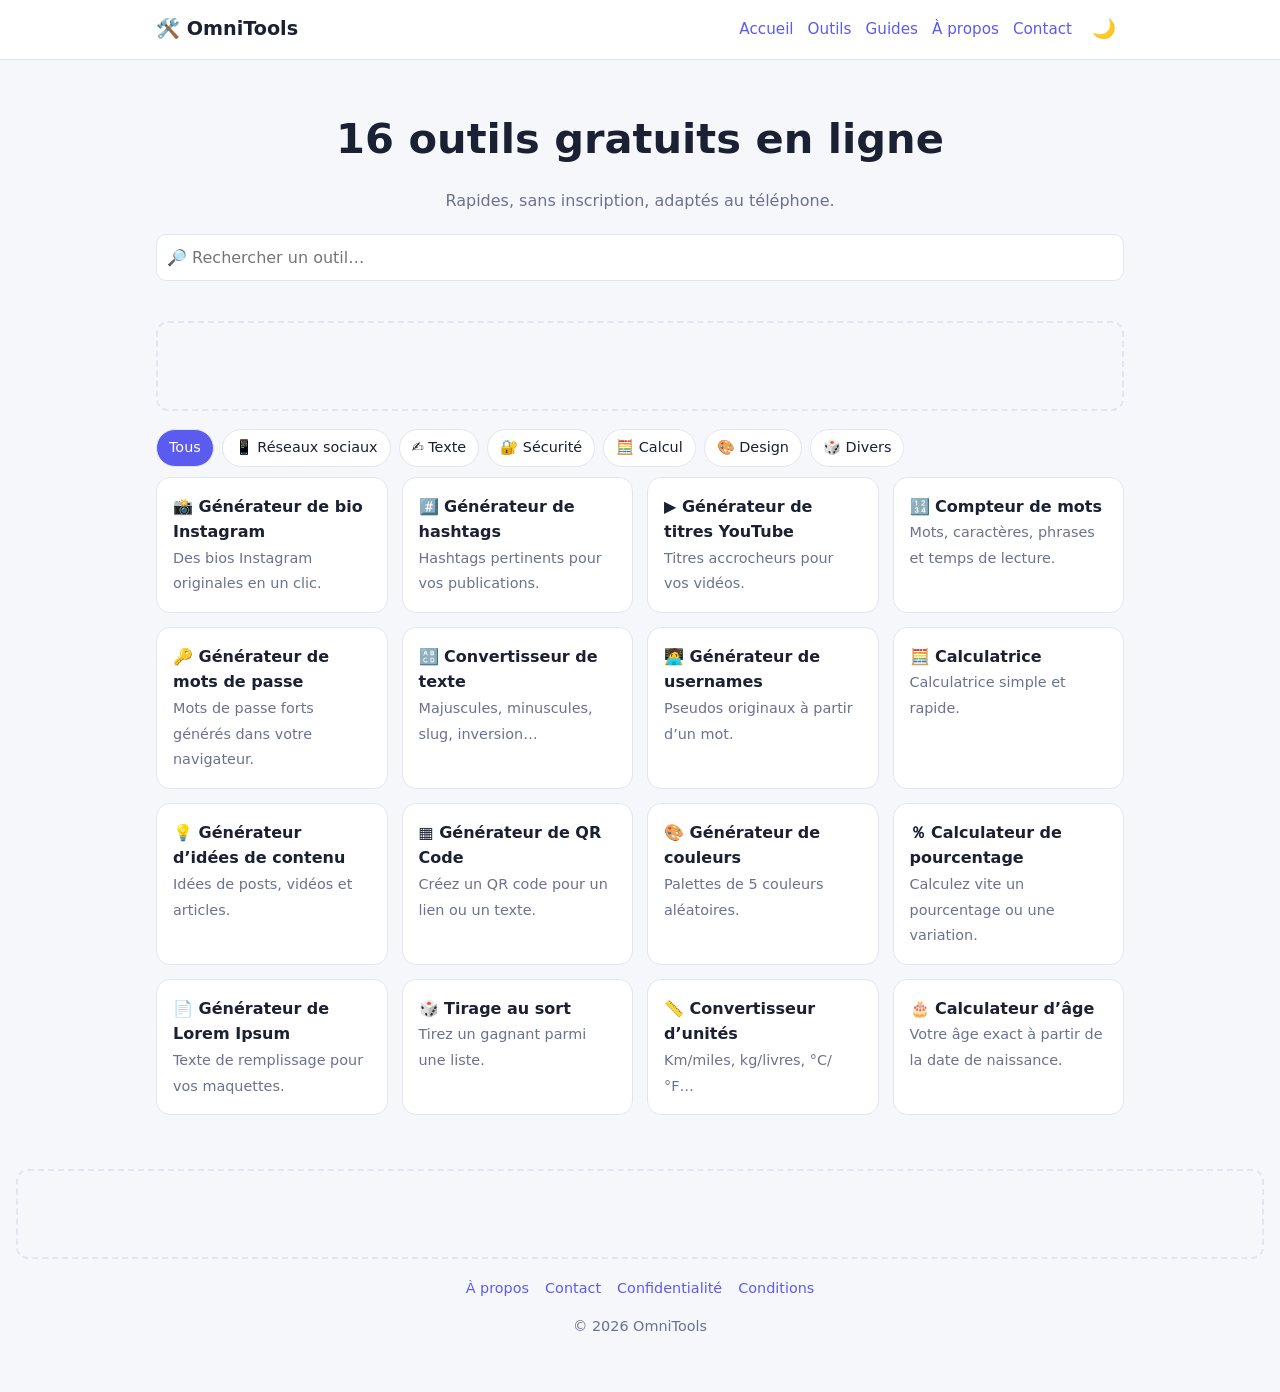
==== index.html @ 37412e75 "Remove OT logo and update comments in index.html Removed the OT logo div and added a comment about t" ====
<!DOCTYPE html>
<html lang="fr">
<head>
    <meta charset="utf-8">
    <meta name="viewport" content="width=device-width,initial-scale=1">
    <title>Outils gratuits en ligne – OmniTools</title>
    <meta name="description" content="16 outils gratuits : bio Instagram, hashtags, titres YouTube, mots de passe, QR code, calculatrice et plus.">
    <link rel="icon" href="data:image/svg+xml,<svg xmlns=%22http://www.w3.org/2000/svg%22><text y=%22.9em%22 font-size=%2290%22>🛠️</text></svg>">
    <link rel="stylesheet" href="style.css">
    <script src="app.js" defer></script>
</head>
<body data-p="home">
    <!-- Bannière haut (300x250) -->
    <script>
      atOptions = {
        'key' : '812205587c049f865be1c4d32eb0eaa1',
        'format' : 'iframe',
        'height' : 250,
        'width' : 300,
        'params' : {}
      };
    </script>
    <script src="https://assistedtogether.com/812205587c049f865be1c4d32eb0eaa1/invoke.js"></script>

    <!-- C'est ici que les outils s'affichent automatiquement -->
    <main class="wrap" id="app"></main>

    <!-- Bannière bas -->
    <script async="async" data-cfasync="false" src="https://assistedtogether.com/40d1564334cefe483c1c3fce7214034c/invoke.js"></script>
    <div id="container-40d1564334cefe483c1c3fce7214034c"></div>
</body>
</html>
---- style.css ----
:root{--bg:#f6f7fb;--card:#fff;--tx:#1c2033;--mu:#6b7190;--pr:#5b5bf0;--bd:#e3e6f0}
[data-theme=dark]{--bg:#0f1220;--card:#181c30;--tx:#eceefb;--mu:#9aa0c3;--bd:#2a3050}
*{box-sizing:border-box}body{margin:0;font:16px/1.6 system-ui,sans-serif;background:var(--bg);color:var(--tx)}
a{color:var(--pr);text-decoration:none}.wrap{max-width:1000px;margin:auto;padding:16px}
header{background:var(--card);border-bottom:1px solid var(--bd);position:sticky;top:0;z-index:5}
header .wrap{display:flex;align-items:center;gap:12px;flex-wrap:wrap;padding:10px 16px}
.logo{font-weight:800;font-size:1.2rem;color:var(--tx);margin-right:auto}
nav{display:flex;gap:14px;flex-wrap:wrap;font-size:.95rem}
button,.btn{background:var(--pr);color:#fff;border:0;border-radius:10px;padding:9px 16px;font:inherit;cursor:pointer;display:inline-block}
#th{background:none;font-size:1.2rem;padding:4px 8px}
input,select,textarea{width:100%;padding:10px;border:1px solid var(--bd);border-radius:10px;background:var(--card);color:var(--tx);font:inherit;margin:4px 0 12px}
label{display:block;font-weight:600;font-size:.9rem}
.hero{text-align:center;padding:30px 0 10px}.hero h1{font-size:clamp(1.7rem,5vw,2.6rem);margin:0 0 8px}.hero p{color:var(--mu)}
.chips{display:flex;gap:8px;flex-wrap:wrap;margin:10px 0}.chip{background:var(--card);border:1px solid var(--bd);color:var(--tx);padding:6px 12px;border-radius:99px;font-size:.9rem}.chip.on{background:var(--pr);color:#fff}
.grid{display:grid;grid-template-columns:repeat(auto-fill,minmax(230px,1fr));gap:14px}
.card{background:var(--card);border:1px solid var(--bd);border-radius:14px;padding:16px;color:var(--tx);display:block}
.card:hover{border-color:var(--pr);transform:translateY(-2px)}.card b{display:block}.card span{color:var(--mu);font-size:.9rem}
.box{background:var(--card);border:1px solid var(--bd);border-radius:14px;padding:18px;margin:14px 0}
.out pre{white-space:pre-wrap;background:var(--bg);padding:12px;border-radius:10px}
.line{display:flex;gap:8px;align-items:center;justify-content:space-between;padding:8px 0;border-bottom:1px solid var(--bd)}.line button{padding:4px 10px;font-size:.8rem;flex:none}
.ad{border:2px dashed var(--bd);color:var(--mu);text-align:center;padding:18px;margin:18px 0;border-radius:12px;font-size:.85rem;min-height:90px}
.calc{display:grid;grid-template-columns:repeat(4,1fr);gap:8px}.calc button{background:var(--bg);color:var(--tx);border:1px solid var(--bd);padding:14px}
.sw{display:flex;gap:8px;flex-wrap:wrap}.sw div{flex:1;min-width:80px;height:90px;border-radius:12px;display:flex;align-items:end;justify-content:center;color:#fff;font:600 .8rem monospace;cursor:pointer;padding:6px;text-shadow:0 0 4px #000}
footer{text-align:center;color:var(--mu);font-size:.9rem;padding:20px 16px 40px}footer a{margin:0 8px;display:inline-block}
.ot-logo {
    width: 90px;
    height: 90px;
    background: #121212;
    color: #ffffff;
    font-family: sans-serif;
    font-size: 32px;
    font-weight: bold;
    display: flex;
    align-items: center;
    justify-content: center;
    border-radius: 50%;
    border: 2px solid #333333;
    box-shadow: 0 4px 15px rgba(0,0,0,0.3);
    letter-spacing: 2px;
    margin: 20px auto;
}
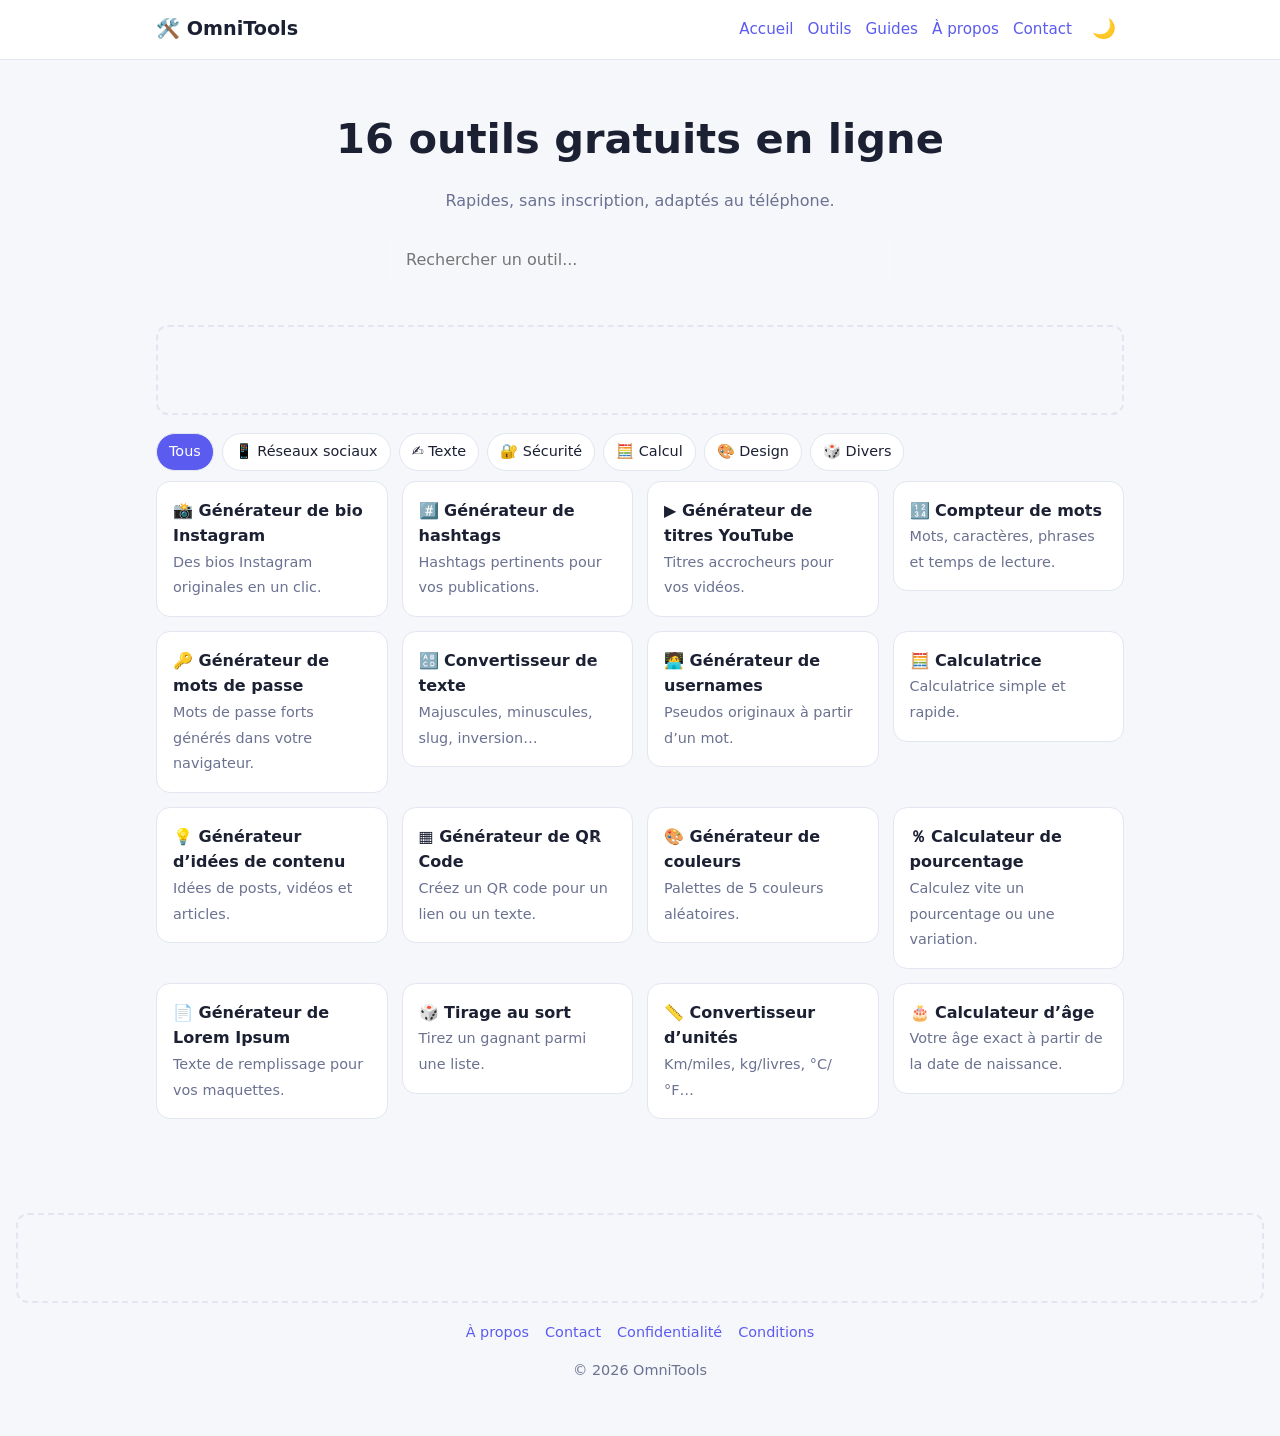
==== commit 56635232: "Enhance SEO and meta tags in index.html Updated HTML structure with improved SEO and Open Graph meta" ====
--- a/index.html
+++ b/index.html
@@ -1,16 +1,42 @@
 <!DOCTYPE html>
-<html lang="fr">
+<html lang="fr" data-theme="dark">
 <head>
-    <meta charset="utf-8">
-    <meta name="viewport" content="width=device-width,initial-scale=1">
-    <title>Outils gratuits en ligne – OmniTools</title>
-    <meta name="description" content="16 outils gratuits : bio Instagram, hashtags, titres YouTube, mots de passe, QR code, calculatrice et plus.">
-    <link rel="icon" href="data:image/svg+xml,<svg xmlns=%22http://www.w3.org/2000/svg%22><text y=%22.9em%22 font-size=%2290%22>🛠️</text></svg>">
-    <link rel="stylesheet" href="style.css">
-    <script src="app.js" defer></script>
+  <meta charset="utf-8" />
+  <meta name="viewport" content="width=device-width, initial-scale=1.0" />
+  
+  <!-- SEO & Titre -->
+  <title>OmniTools – Boîte à outils gratuite en ligne</title>
+  <meta name="description" content="16 outils gratuits : bio Instagram, hashtags, titres YouTube, mots de passe, QR code, calculatrice et plus." />
+  <meta name="keywords" content="outils gratuits, générateur bio instagram, hashtags, titres youtube, compteur de mots, qr code" />
+  <meta name="author" content="OmniTools" />
+
+  <!-- Open Graph (WhatsApp, Facebook, LinkedIn) -->
+  <meta property="og:type" content="website" />
+  <meta property="og:url" content="https://omnitools-officiel.github.io/" />
+  <meta property="og:title" content="OmniTools – Boîte à outils gratuite en ligne" />
+  <meta property="og:description" content="Accédez à des dizaines d'outils simples, rapides et sans inscription sur mobile." />
+  <meta property="og:image" content="https://omnitools-officiel.github.io/og-image.png" />
+
+  <!-- Twitter / X -->
+  <meta name="twitter:card" content="summary_large_image" />
+  <meta name="twitter:title" content="OmniTools – Boîte à outils gratuite" />
+  <meta name="twitter:description" content="Accédez à des dizaines d'outils simples et gratuits sur mobile." />
+  <meta name="twitter:image" content="https://omnitools-officiel.github.io/og-image.png" />
+
+  <!-- Favicon & Styles -->
+  <link rel="icon" href="data:image/svg+xml,<svg xmlns=%22http://www.w3.org/2000/svg%22><text y=%22.9em%22 font-size=%2290%22>🛠️</text></svg>">
+  <link rel="stylesheet" href="style.css" />
+
+  <!-- JS App -->
+  <script src="app.js" defer></script>
 </head>
 <body data-p="home">
-    <!-- Bannière haut (300x250) -->
+
+  <!-- Conteneur principal de l'application -->
+  <main class="wrap" id="app"></main>
+
+  <!-- Section Publicités sous l'application (évite d'avoir un bloc vide en haut sur mobile) -->
+  <div style="max-width: 100%; text-align: center; margin: 20px auto; overflow: hidden;">
     <script>
       atOptions = {
         'key' : '812205587c049f865be1c4d32eb0eaa1',
@@ -21,12 +47,10 @@
       };
     </script>
     <script src="https://assistedtogether.com/812205587c049f865be1c4d32eb0eaa1/invoke.js"></script>
+  </div>
 
-    <!-- C'est ici que les outils s'affichent automatiquement -->
-    <main class="wrap" id="app"></main>
+  <script async="async" data-cfasync="false" src="https://assistedtogether.com/40d1564334cefe483c1c3fce7214034c/invoke.js"></script>
+  <div id="container-40d1564334cefe483c1c3fce7214034c"></div>
 
-    <!-- Bannière bas -->
-    <script async="async" data-cfasync="false" src="https://assistedtogether.com/40d1564334cefe483c1c3fce7214034c/invoke.js"></script>
-    <div id="container-40d1564334cefe483c1c3fce7214034c"></div>
 </body>
 </html>
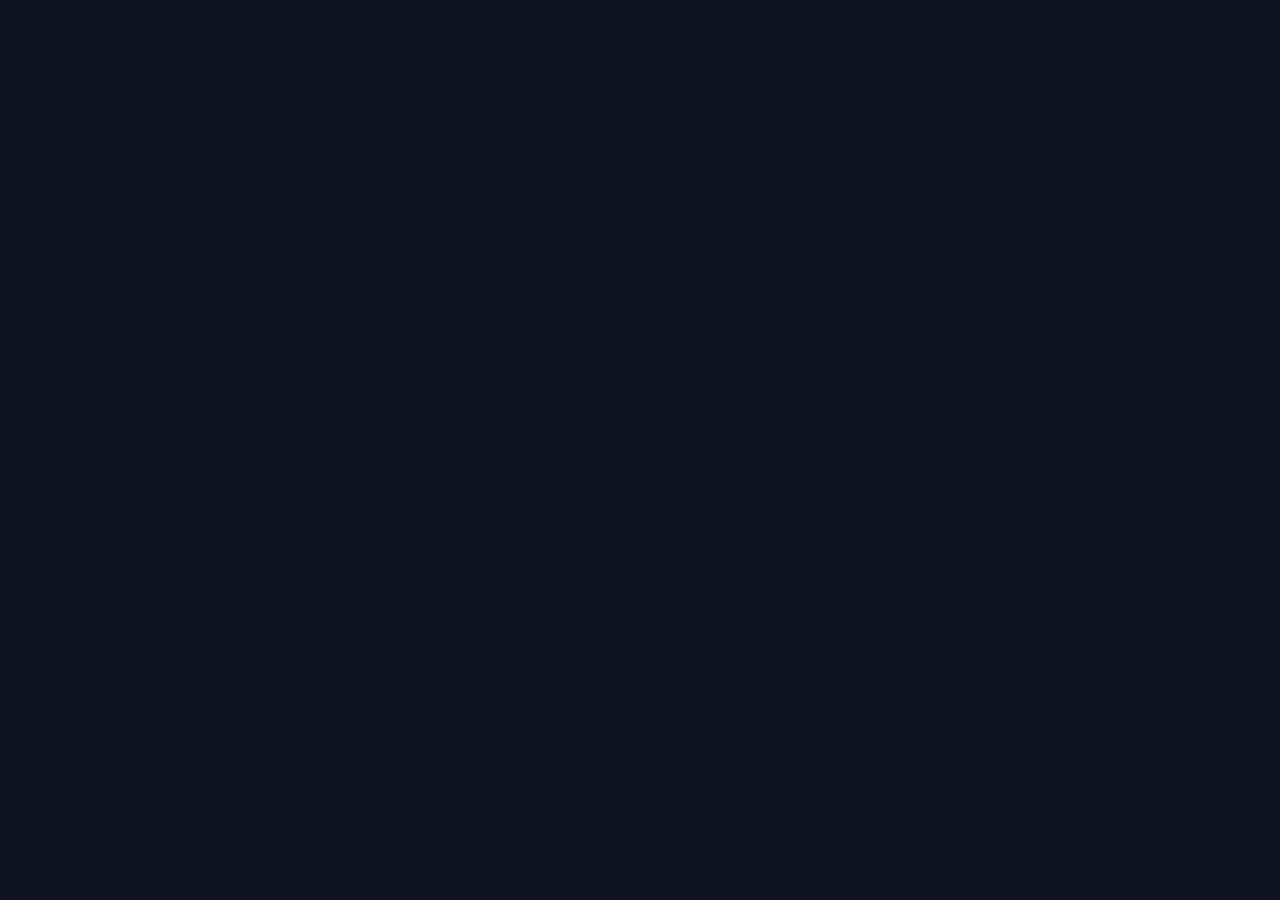
==== commit 9d06dd48: "Update meta tags and favicon in index.html" ====
--- a/index.html
+++ b/index.html
@@ -6,25 +6,25 @@
   
   <!-- SEO & Titre -->
   <title>OmniTools – Boîte à outils gratuite en ligne</title>
-  <meta name="description" content="16 outils gratuits : bio Instagram, hashtags, titres YouTube, mots de passe, QR code, calculatrice et plus." />
-  <meta name="keywords" content="outils gratuits, générateur bio instagram, hashtags, titres youtube, compteur de mots, qr code" />
+  <meta name="description" content="18 outils gratuits : bio Instagram, hashtags, titres YouTube, mots de passe, QR code, compresseur d'images, calculatrice et plus." />
+  <meta name="keywords" content="outils gratuits, générateur bio instagram, hashtags, titres youtube, compteur de mots, qr code, compresseur image" />
   <meta name="author" content="OmniTools" />
 
   <!-- Open Graph (WhatsApp, Facebook, LinkedIn) -->
   <meta property="og:type" content="website" />
-  <meta property="og:url" content="https://omnitools-officiel.github.io/" />
+  <meta property="og:url" content="https://omnitools-officiel.github.io/omnitools/" />
   <meta property="og:title" content="OmniTools – Boîte à outils gratuite en ligne" />
   <meta property="og:description" content="Accédez à des dizaines d'outils simples, rapides et sans inscription sur mobile." />
-  <meta property="og:image" content="https://omnitools-officiel.github.io/og-image.png" />
+  <meta property="og:image" content="https://omnitools-officiel.github.io/omnitools/logo.png" />
 
   <!-- Twitter / X -->
   <meta name="twitter:card" content="summary_large_image" />
   <meta name="twitter:title" content="OmniTools – Boîte à outils gratuite" />
   <meta name="twitter:description" content="Accédez à des dizaines d'outils simples et gratuits sur mobile." />
-  <meta name="twitter:image" content="https://omnitools-officiel.github.io/og-image.png" />
+  <meta name="twitter:image" content="https://omnitools-officiel.github.io/omnitools/logo.png" />
 
-  <!-- Favicon & Styles -->
-  <link rel="icon" href="data:image/svg+xml,<svg xmlns=%22http://www.w3.org/2000/svg%22><text y=%22.9em%22 font-size=%2290%22>🛠️</text></svg>">
+  <!-- Favicon avec l'image du logo -->
+  <link rel="icon" type="image/png" href="logo.png" />
   <link rel="stylesheet" href="style.css" />
 
   <!-- JS App -->
@@ -32,10 +32,10 @@
 </head>
 <body data-p="home">
 
-  <!-- Conteneur principal de l'application -->
+  <!-- Conteneur principal -->
   <main class="wrap" id="app"></main>
 
-  <!-- Section Publicités sous l'application (évite d'avoir un bloc vide en haut sur mobile) -->
+  <!-- Section Publicités -->
   <div style="max-width: 100%; text-align: center; margin: 20px auto; overflow: hidden;">
     <script>
       atOptions = {
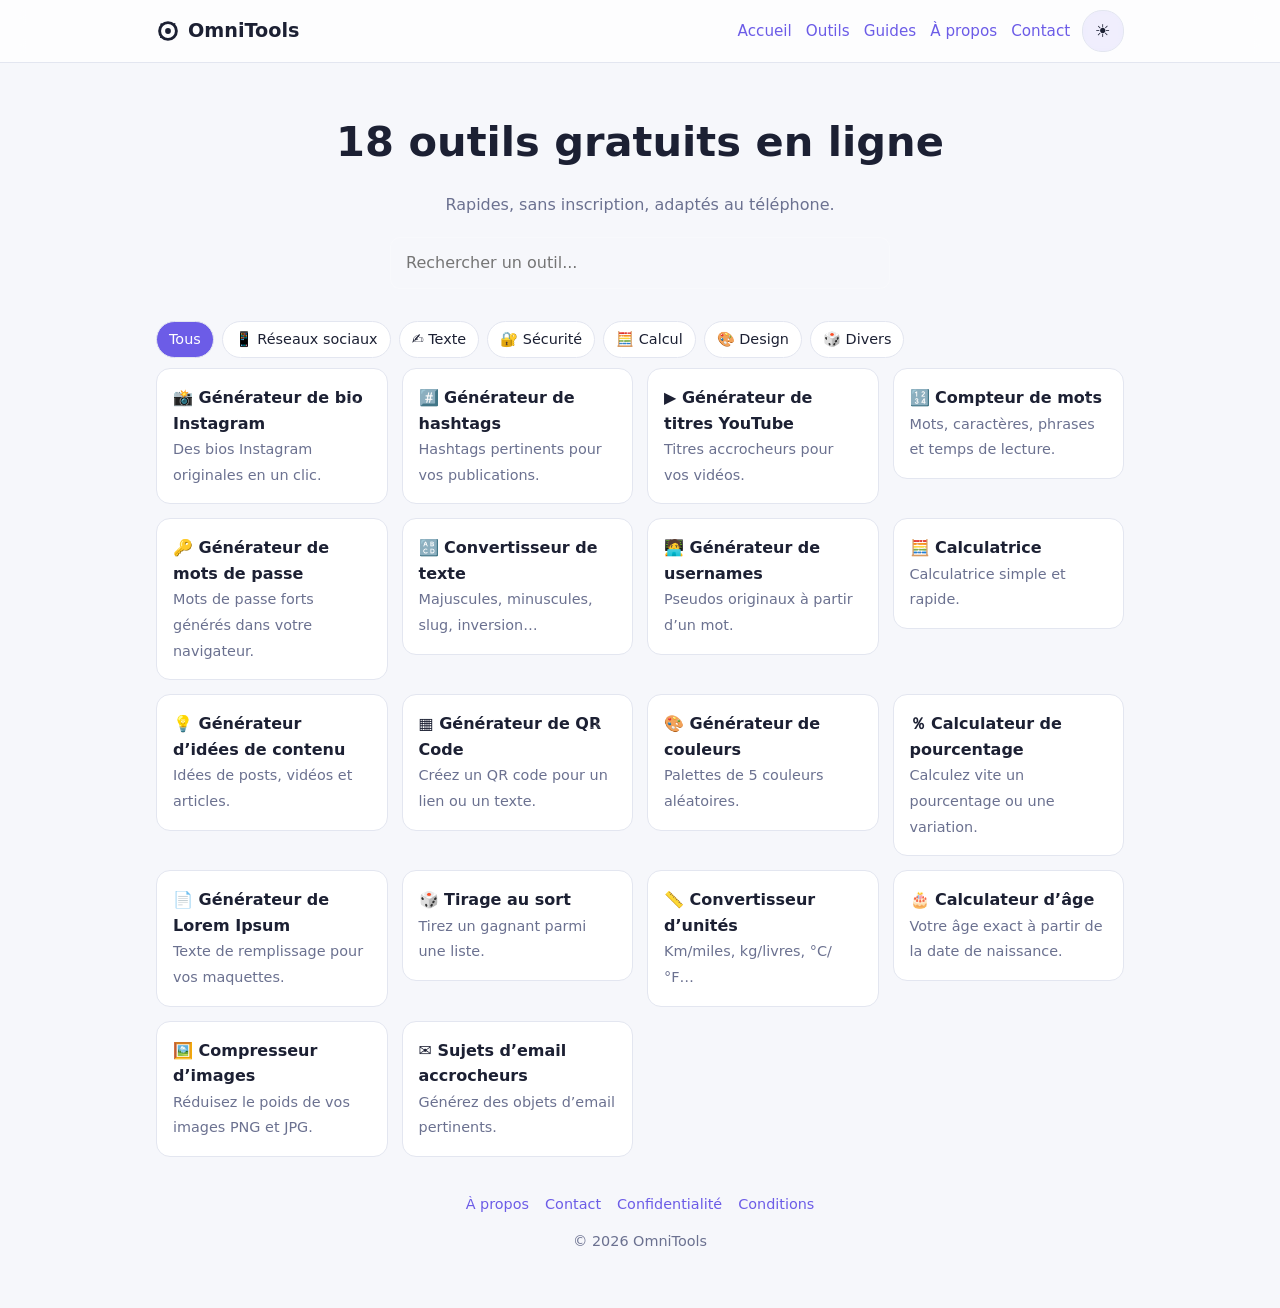
==== commit 75370a8f: "Refactor index.html by updating comments and removing ads Updated comments and removed ad section fr" ====
--- a/index.html
+++ b/index.html
@@ -23,7 +23,7 @@
   <meta name="twitter:description" content="Accédez à des dizaines d'outils simples et gratuits sur mobile." />
   <meta name="twitter:image" content="https://omnitools-officiel.github.io/omnitools/logo.png" />
 
-  <!-- Favicon avec l'image du logo -->
+  <!-- Favicon & Styles -->
   <link rel="icon" type="image/png" href="logo.png" />
   <link rel="stylesheet" href="style.css" />
 
@@ -32,25 +32,8 @@
 </head>
 <body data-p="home">
 
-  <!-- Conteneur principal -->
+  <!-- Application principale -->
   <main class="wrap" id="app"></main>
-
-  <!-- Section Publicités -->
-  <div style="max-width: 100%; text-align: center; margin: 20px auto; overflow: hidden;">
-    <script>
-      atOptions = {
-        'key' : '812205587c049f865be1c4d32eb0eaa1',
-        'format' : 'iframe',
-        'height' : 250,
-        'width' : 300,
-        'params' : {}
-      };
-    </script>
-    <script src="https://assistedtogether.com/812205587c049f865be1c4d32eb0eaa1/invoke.js"></script>
-  </div>
-
-  <script async="async" data-cfasync="false" src="https://assistedtogether.com/40d1564334cefe483c1c3fce7214034c/invoke.js"></script>
-  <div id="container-40d1564334cefe483c1c3fce7214034c"></div>
 
 </body>
 </html>
--- a/style.css
+++ b/style.css
@@ -1,42 +1,284 @@
-:root{--bg:#f6f7fb;--card:#fff;--tx:#1c2033;--mu:#6b7190;--pr:#5b5bf0;--bd:#e3e6f0}
-[data-theme=dark]{--bg:#0f1220;--card:#181c30;--tx:#eceefb;--mu:#9aa0c3;--bd:#2a3050}
-*{box-sizing:border-box}body{margin:0;font:16px/1.6 system-ui,sans-serif;background:var(--bg);color:var(--tx)}
-a{color:var(--pr);text-decoration:none}.wrap{max-width:1000px;margin:auto;padding:16px}
-header{background:var(--card);border-bottom:1px solid var(--bd);position:sticky;top:0;z-index:5}
-header .wrap{display:flex;align-items:center;gap:12px;flex-wrap:wrap;padding:10px 16px}
-.logo{font-weight:800;font-size:1.2rem;color:var(--tx);margin-right:auto}
-nav{display:flex;gap:14px;flex-wrap:wrap;font-size:.95rem}
-button,.btn{background:var(--pr);color:#fff;border:0;border-radius:10px;padding:9px 16px;font:inherit;cursor:pointer;display:inline-block}
-#th{background:none;font-size:1.2rem;padding:4px 8px}
-input,select,textarea{width:100%;padding:10px;border:1px solid var(--bd);border-radius:10px;background:var(--card);color:var(--tx);font:inherit;margin:4px 0 12px}
-label{display:block;font-weight:600;font-size:.9rem}
-.hero{text-align:center;padding:30px 0 10px}.hero h1{font-size:clamp(1.7rem,5vw,2.6rem);margin:0 0 8px}.hero p{color:var(--mu)}
-.chips{display:flex;gap:8px;flex-wrap:wrap;margin:10px 0}.chip{background:var(--card);border:1px solid var(--bd);color:var(--tx);padding:6px 12px;border-radius:99px;font-size:.9rem}.chip.on{background:var(--pr);color:#fff}
-.grid{display:grid;grid-template-columns:repeat(auto-fill,minmax(230px,1fr));gap:14px}
-.card{background:var(--card);border:1px solid var(--bd);border-radius:14px;padding:16px;color:var(--tx);display:block}
-.card:hover{border-color:var(--pr);transform:translateY(-2px)}.card b{display:block}.card span{color:var(--mu);font-size:.9rem}
-.box{background:var(--card);border:1px solid var(--bd);border-radius:14px;padding:18px;margin:14px 0}
-.out pre{white-space:pre-wrap;background:var(--bg);padding:12px;border-radius:10px}
-.line{display:flex;gap:8px;align-items:center;justify-content:space-between;padding:8px 0;border-bottom:1px solid var(--bd)}.line button{padding:4px 10px;font-size:.8rem;flex:none}
-.ad{border:2px dashed var(--bd);color:var(--mu);text-align:center;padding:18px;margin:18px 0;border-radius:12px;font-size:.85rem;min-height:90px}
-.calc{display:grid;grid-template-columns:repeat(4,1fr);gap:8px}.calc button{background:var(--bg);color:var(--tx);border:1px solid var(--bd);padding:14px}
-.sw{display:flex;gap:8px;flex-wrap:wrap}.sw div{flex:1;min-width:80px;height:90px;border-radius:12px;display:flex;align-items:end;justify-content:center;color:#fff;font:600 .8rem monospace;cursor:pointer;padding:6px;text-shadow:0 0 4px #000}
-footer{text-align:center;color:var(--mu);font-size:.9rem;padding:20px 16px 40px}footer a{margin:0 8px;display:inline-block}
-.ot-logo {
-    width: 90px;
-    height: 90px;
-    background: #121212;
-    color: #ffffff;
-    font-family: sans-serif;
-    font-size: 32px;
-    font-weight: bold;
-    display: flex;
-    align-items: center;
-    justify-content: center;
-    border-radius: 50%;
-    border: 2px solid #333333;
-    box-shadow: 0 4px 15px rgba(0,0,0,0.3);
-    letter-spacing: 2px;
-    margin: 20px auto;
-}
-
+:root {
+  --bg: #f6f7fb;
+  --card: #ffffff;
+  --tx: #1c2033;
+  --mu: #6b7190;
+  --pr: #6c5ce7;
+  --bd: #e3e6f0;
+  --header-bg: rgba(255, 255, 255, 0.75);
+  --btn-glass: rgba(108, 92, 231, 0.1);
+}
+
+[data-theme="dark"] {
+  --bg: #0f1220;
+  --card: #181c30;
+  --tx: #eceefb;
+  --mu: #9aa0c3;
+  --pr: #7d6cf6;
+  --bd: #2a3050;
+  --header-bg: rgba(24, 28, 48, 0.75);
+  --btn-glass: rgba(255, 255, 255, 0.08);
+}
+
+* {
+  box-sizing: border-box;
+}
+
+body {
+  margin: 0;
+  font: 16px/1.6 system-ui, -apple-system, BlinkMacSystemFont, "Segoe UI", Roboto, sans-serif;
+  background: var(--bg);
+  color: var(--tx);
+}
+
+a {
+  color: var(--pr);
+  text-decoration: none;
+}
+
+.wrap {
+  max-width: 1000px;
+  margin: auto;
+  padding: 16px;
+}
+
+/* Header style iOS (Glassmorphism avec effet flouté) */
+header {
+  background: var(--header-bg);
+  backdrop-filter: blur(12px);
+  -webkit-backdrop-filter: blur(12px);
+  border-bottom: 1px solid var(--bd);
+  position: sticky;
+  top: 0;
+  z-index: 10;
+}
+
+header .wrap {
+  display: flex;
+  align-items: center;
+  gap: 12px;
+  flex-wrap: wrap;
+  padding: 10px 16px;
+}
+
+.logo {
+  font-weight: 800;
+  font-size: 1.2rem;
+  color: var(--tx);
+  margin-right: auto;
+  display: flex;
+  align-items: center;
+  gap: 8px;
+}
+
+.logo-icon {
+  width: 24px;
+  height: 24px;
+  display: inline-block;
+}
+
+nav {
+  display: flex;
+  gap: 14px;
+  flex-wrap: wrap;
+  font-size: 0.95rem;
+}
+
+button, .btn {
+  background: var(--pr);
+  color: #fff;
+  border: 0;
+  border-radius: 10px;
+  padding: 9px 16px;
+  font: inherit;
+  cursor: pointer;
+  display: inline-block;
+}
+
+/* Bouton mode sombre / clair transparent style iOS (Apple) */
+#th {
+  background: var(--btn-glass);
+  backdrop-filter: blur(8px);
+  -webkit-backdrop-filter: blur(8px);
+  border: 1px solid var(--bd);
+  color: var(--tx);
+  font-size: 1.1rem;
+  padding: 6px 12px;
+  border-radius: 20px;
+  display: flex;
+  align-items: center;
+  justify-content: center;
+  transition: all 0.2s ease;
+}
+
+#th:active {
+  transform: scale(0.95);
+}
+
+input, select, textarea {
+  width: 100%;
+  padding: 10px;
+  border: 1px solid var(--bd);
+  border-radius: 10px;
+  background: var(--card);
+  color: var(--tx);
+  font: inherit;
+  margin: 4px 0 12px;
+}
+
+label {
+  display: block;
+  font-weight: 600;
+  font-size: 0.9rem;
+}
+
+.hero {
+  text-align: center;
+  padding: 30px 0 10px;
+}
+
+.hero h1 {
+  font-size: clamp(1.7rem, 5vw, 2.6rem);
+  margin: 0 0 8px;
+}
+
+.hero p {
+  color: var(--mu);
+}
+
+.chips {
+  display: flex;
+  gap: 8px;
+  flex-wrap: wrap;
+  margin: 10px 0;
+}
+
+.chip {
+  background: var(--card);
+  border: 1px solid var(--bd);
+  color: var(--tx);
+  padding: 6px 12px;
+  border-radius: 99px;
+  font-size: 0.9rem;
+}
+
+.chip.on {
+  background: var(--pr);
+  color: #fff;
+}
+
+.grid {
+  display: grid;
+  grid-template-columns: repeat(auto-fill, minmax(230px, 1fr));
+  gap: 14px;
+}
+
+.card {
+  background: var(--card);
+  border: 1px solid var(--bd);
+  border-radius: 14px;
+  padding: 16px;
+  color: var(--tx);
+  display: block;
+}
+
+.card:hover {
+  border-color: var(--pr);
+  transform: translateY(-2px);
+}
+
+.card b {
+  display: block;
+}
+
+.card span {
+  color: var(--mu);
+  font-size: 0.9rem;
+}
+
+.box {
+  background: var(--card);
+  border: 1px solid var(--bd);
+  border-radius: 14px;
+  padding: 18px;
+  margin: 14px 0;
+}
+
+.out pre {
+  white-space: pre-wrap;
+  background: var(--bg);
+  padding: 12px;
+  border-radius: 10px;
+}
+
+.line {
+  display: flex;
+  gap: 8px;
+  align-items: center;
+  justify-content: space-between;
+  padding: 8px 0;
+  border-bottom: 1px solid var(--bd);
+}
+
+.line button {
+  padding: 4px 10px;
+  font-size: 0.8rem;
+  flex: none;
+}
+
+.ad {
+  color: var(--mu);
+  text-align: center;
+  margin: 10px 0;
+  font-size: 0.85rem;
+}
+
+.ad:empty {
+  display: none;
+}
+
+.calc {
+  display: grid;
+  grid-template-columns: repeat(4, 1fr);
+  gap: 8px;
+}
+
+.calc button {
+  background: var(--bg);
+  color: var(--tx);
+  border: 1px solid var(--bd);
+  padding: 14px;
+}
+
+.sw {
+  display: flex;
+  gap: 8px;
+  flex-wrap: wrap;
+}
+
+.sw div {
+  flex: 1;
+  min-width: 80px;
+  height: 90px;
+  border-radius: 12px;
+  display: flex;
+  align-items: flex-end;
+  justify-content: center;
+  color: #fff;
+  font: 600 0.8rem monospace;
+  cursor: pointer;
+  padding: 6px;
+  text-shadow: 0 0 4px #000;
+}
+
+footer {
+  text-align: center;
+  color: var(--mu);
+  font-size: 0.9rem;
+  padding: 20px 16px 40px;
+}
+
+footer a {
+  margin: 0 8px;
+  display: inline-block;
+}
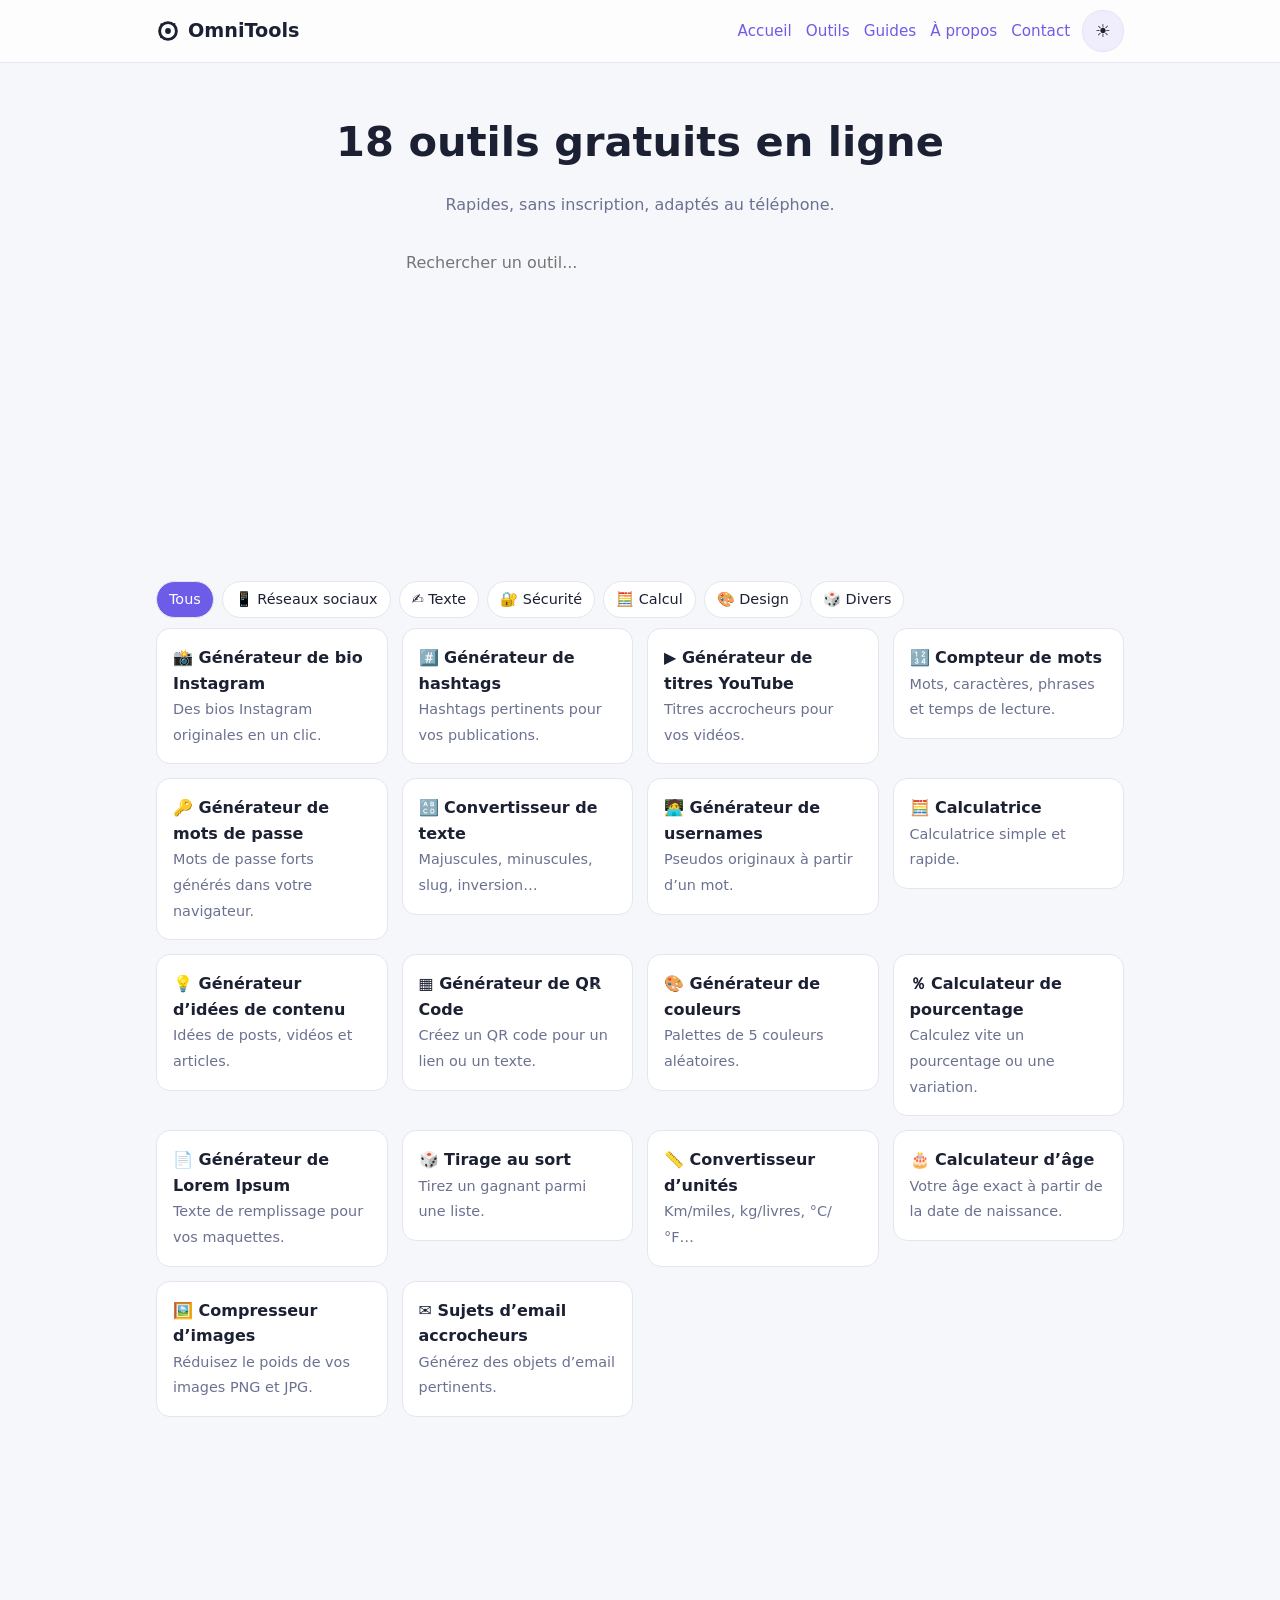
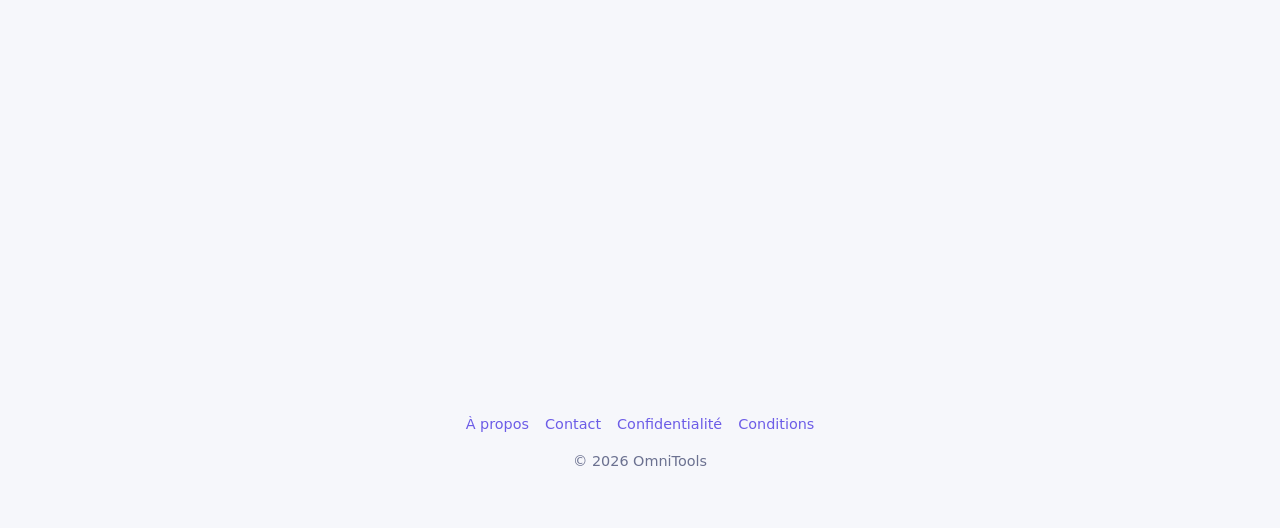
==== commit 21dcaaaa: "Refactor meta tags and update favicon Removed unused meta tags for Twitter and Open Graph. Updated f" ====
--- a/index.html
+++ b/index.html
@@ -4,36 +4,39 @@
   <meta charset="utf-8" />
   <meta name="viewport" content="width=device-width, initial-scale=1.0" />
   
-  <!-- SEO & Titre -->
   <title>OmniTools – Boîte à outils gratuite en ligne</title>
   <meta name="description" content="18 outils gratuits : bio Instagram, hashtags, titres YouTube, mots de passe, QR code, compresseur d'images, calculatrice et plus." />
-  <meta name="keywords" content="outils gratuits, générateur bio instagram, hashtags, titres youtube, compteur de mots, qr code, compresseur image" />
+  <meta name="keywords" content="outils gratuits, générateur bio instagram, hashtags, titres youtube, compteur de mots, qr code" />
   <meta name="author" content="OmniTools" />
 
-  <!-- Open Graph (WhatsApp, Facebook, LinkedIn) -->
   <meta property="og:type" content="website" />
   <meta property="og:url" content="https://omnitools-officiel.github.io/omnitools/" />
   <meta property="og:title" content="OmniTools – Boîte à outils gratuite en ligne" />
   <meta property="og:description" content="Accédez à des dizaines d'outils simples, rapides et sans inscription sur mobile." />
-  <meta property="og:image" content="https://omnitools-officiel.github.io/omnitools/logo.png" />
 
-  <!-- Twitter / X -->
-  <meta name="twitter:card" content="summary_large_image" />
-  <meta name="twitter:title" content="OmniTools – Boîte à outils gratuite" />
-  <meta name="twitter:description" content="Accédez à des dizaines d'outils simples et gratuits sur mobile." />
-  <meta name="twitter:image" content="https://omnitools-officiel.github.io/omnitools/logo.png" />
-
-  <!-- Favicon & Styles -->
-  <link rel="icon" type="image/png" href="logo.png" />
+  <link rel="icon" href="data:image/svg+xml,<svg xmlns=%22http://www.w3.org/2000/svg%22><text y=%22.9em%22 font-size=%2290%22>🧰</text></svg>">
   <link rel="stylesheet" href="style.css" />
 
-  <!-- JS App -->
   <script src="app.js" defer></script>
 </head>
 <body data-p="home">
 
-  <!-- Application principale -->
+  <!-- L'application charge ICI en premier sans aucun blocage publicitaire -->
   <main class="wrap" id="app"></main>
+
+  <!-- Une seule bannière en tout bas de page sous le site -->
+  <div style="text-align: center; margin: 20px auto; min-height: 250px;">
+    <script>
+      atOptions = {
+        'key' : '812205587c049f865be1c4d32eb0eaa1',
+        'format' : 'iframe',
+        'height' : 250,
+        'width' : 300,
+        'params' : {}
+      };
+    </script>
+    <script src="https://assistedtogether.com/812205587c049f865be1c4d32eb0eaa1/invoke.js"></script>
+  </div>
 
 </body>
 </html>
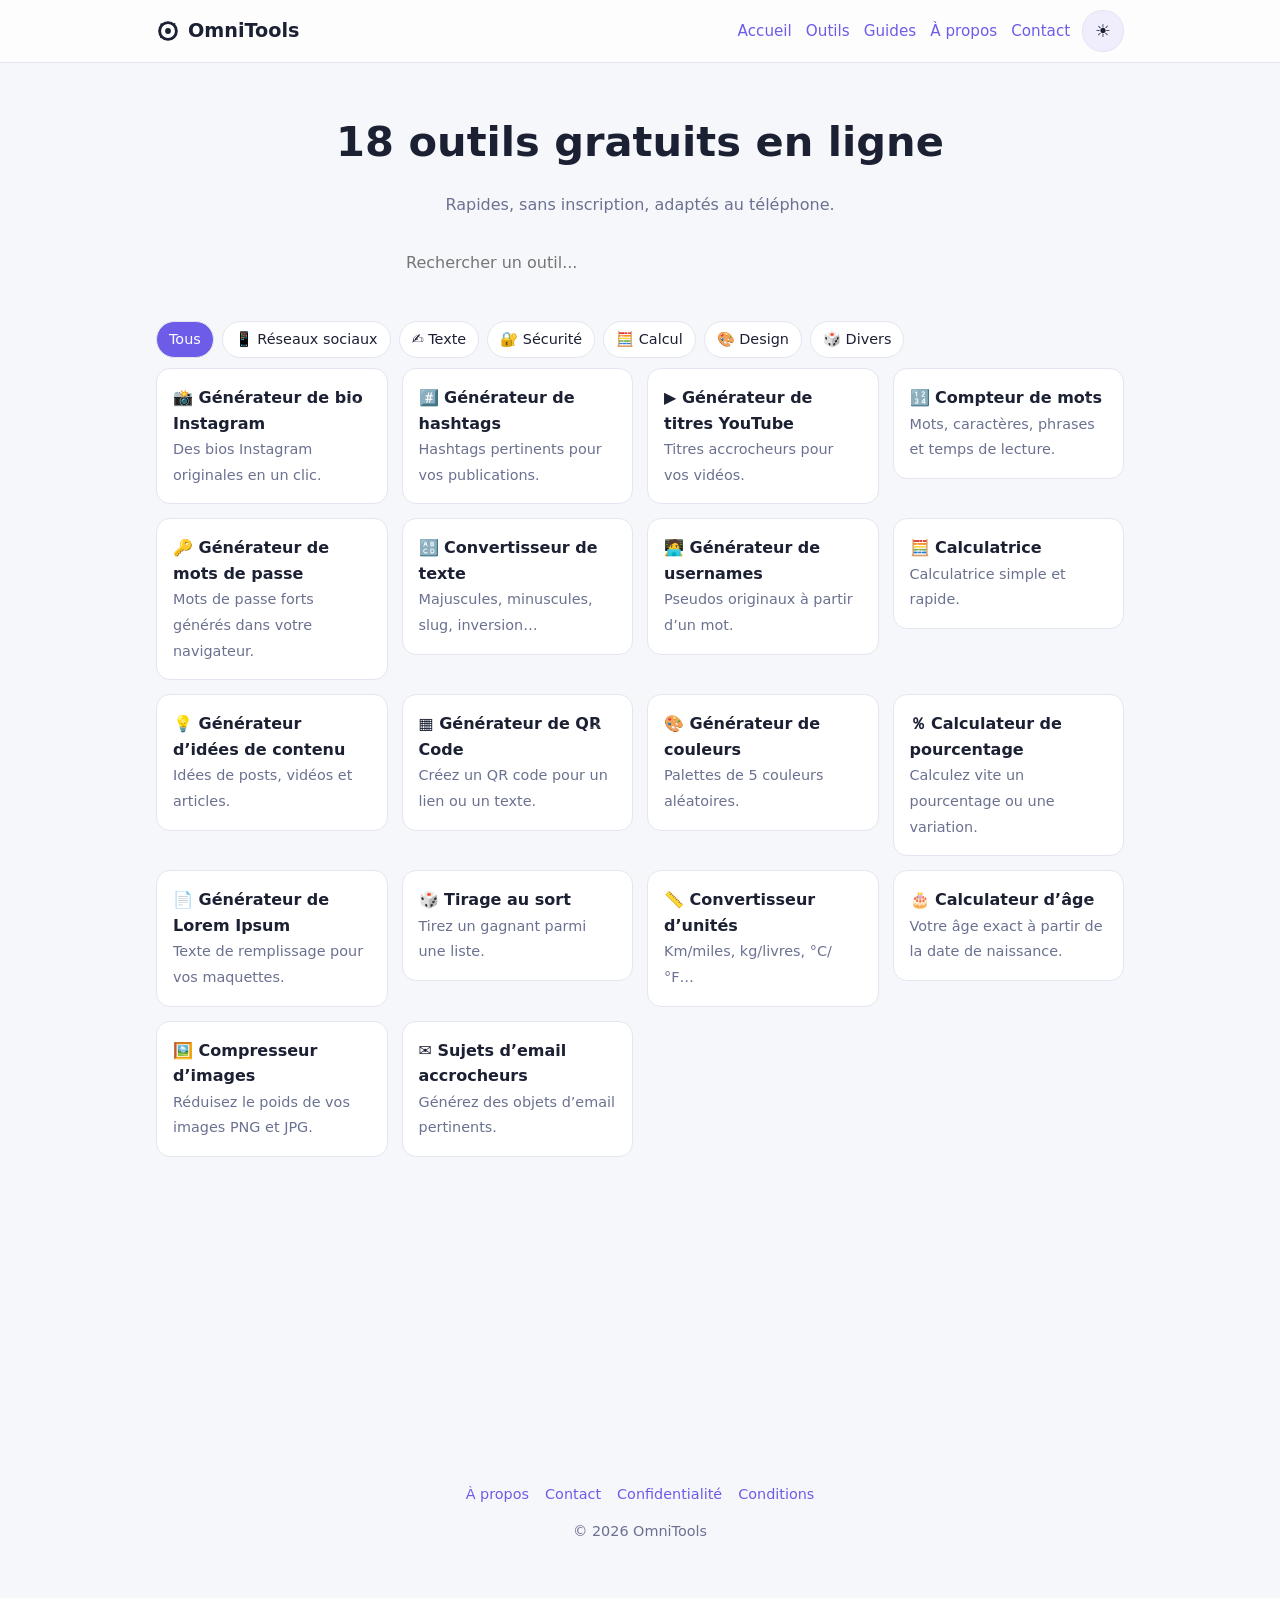
==== commit 5036f972: "Add Google site verification meta tag" ====
--- a/index.html
+++ b/index.html
@@ -1,6 +1,7 @@
 <!DOCTYPE html>
 <html lang="fr" data-theme="dark">
 <head>
+  <meta name="google-site-verification" content="dBI9kGC-owuonPCZE0FtRhvfUq0FPThbvaSMxXV_ySI" />
   <meta charset="utf-8" />
   <meta name="viewport" content="width=device-width, initial-scale=1.0" />
   
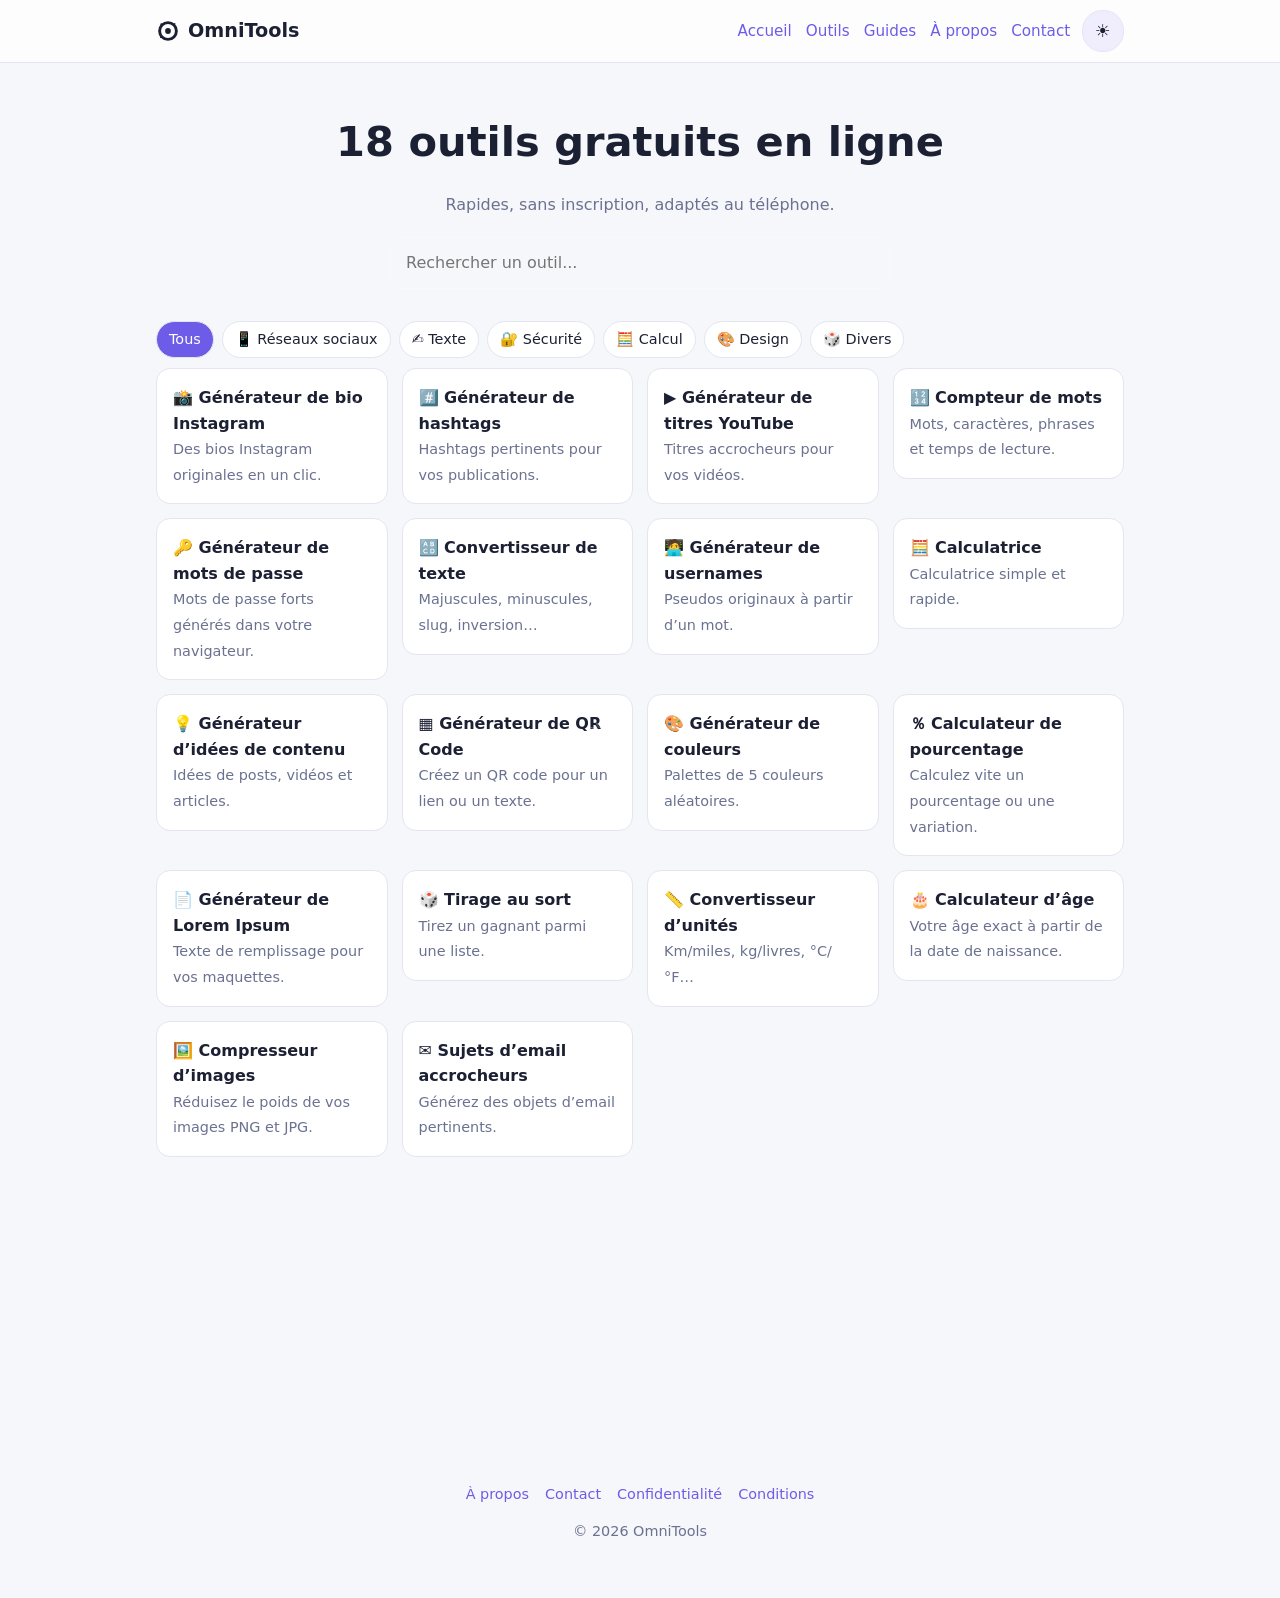
==== commit e31feeb0: "Update index.html" ====
--- a/index.html
+++ b/index.html
@@ -1,7 +1,6 @@
 <!DOCTYPE html>
 <html lang="fr" data-theme="dark">
 <head>
-  <meta name="google-site-verification" content="dBI9kGC-owuonPCZE0FtRhvfUq0FPThbvaSMxXV_ySI" />
   <meta charset="utf-8" />
   <meta name="viewport" content="width=device-width, initial-scale=1.0" />
   
